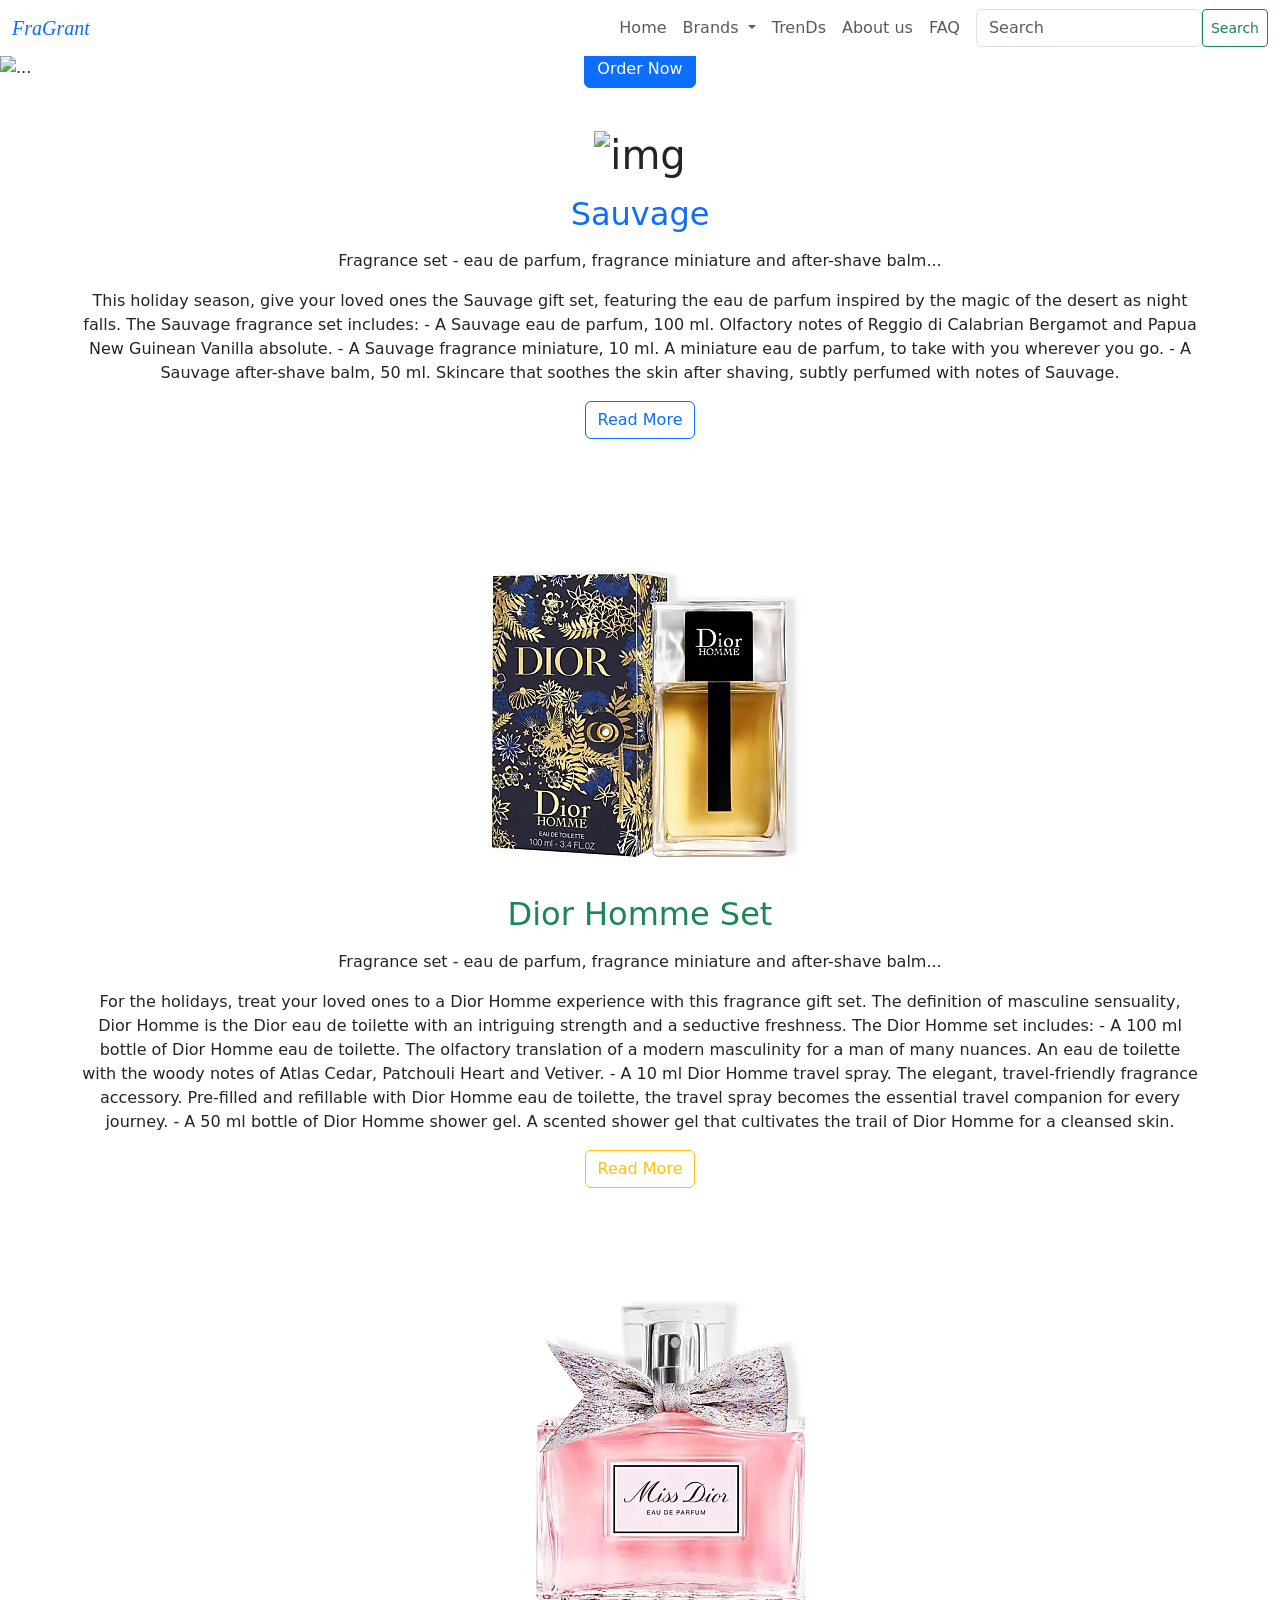
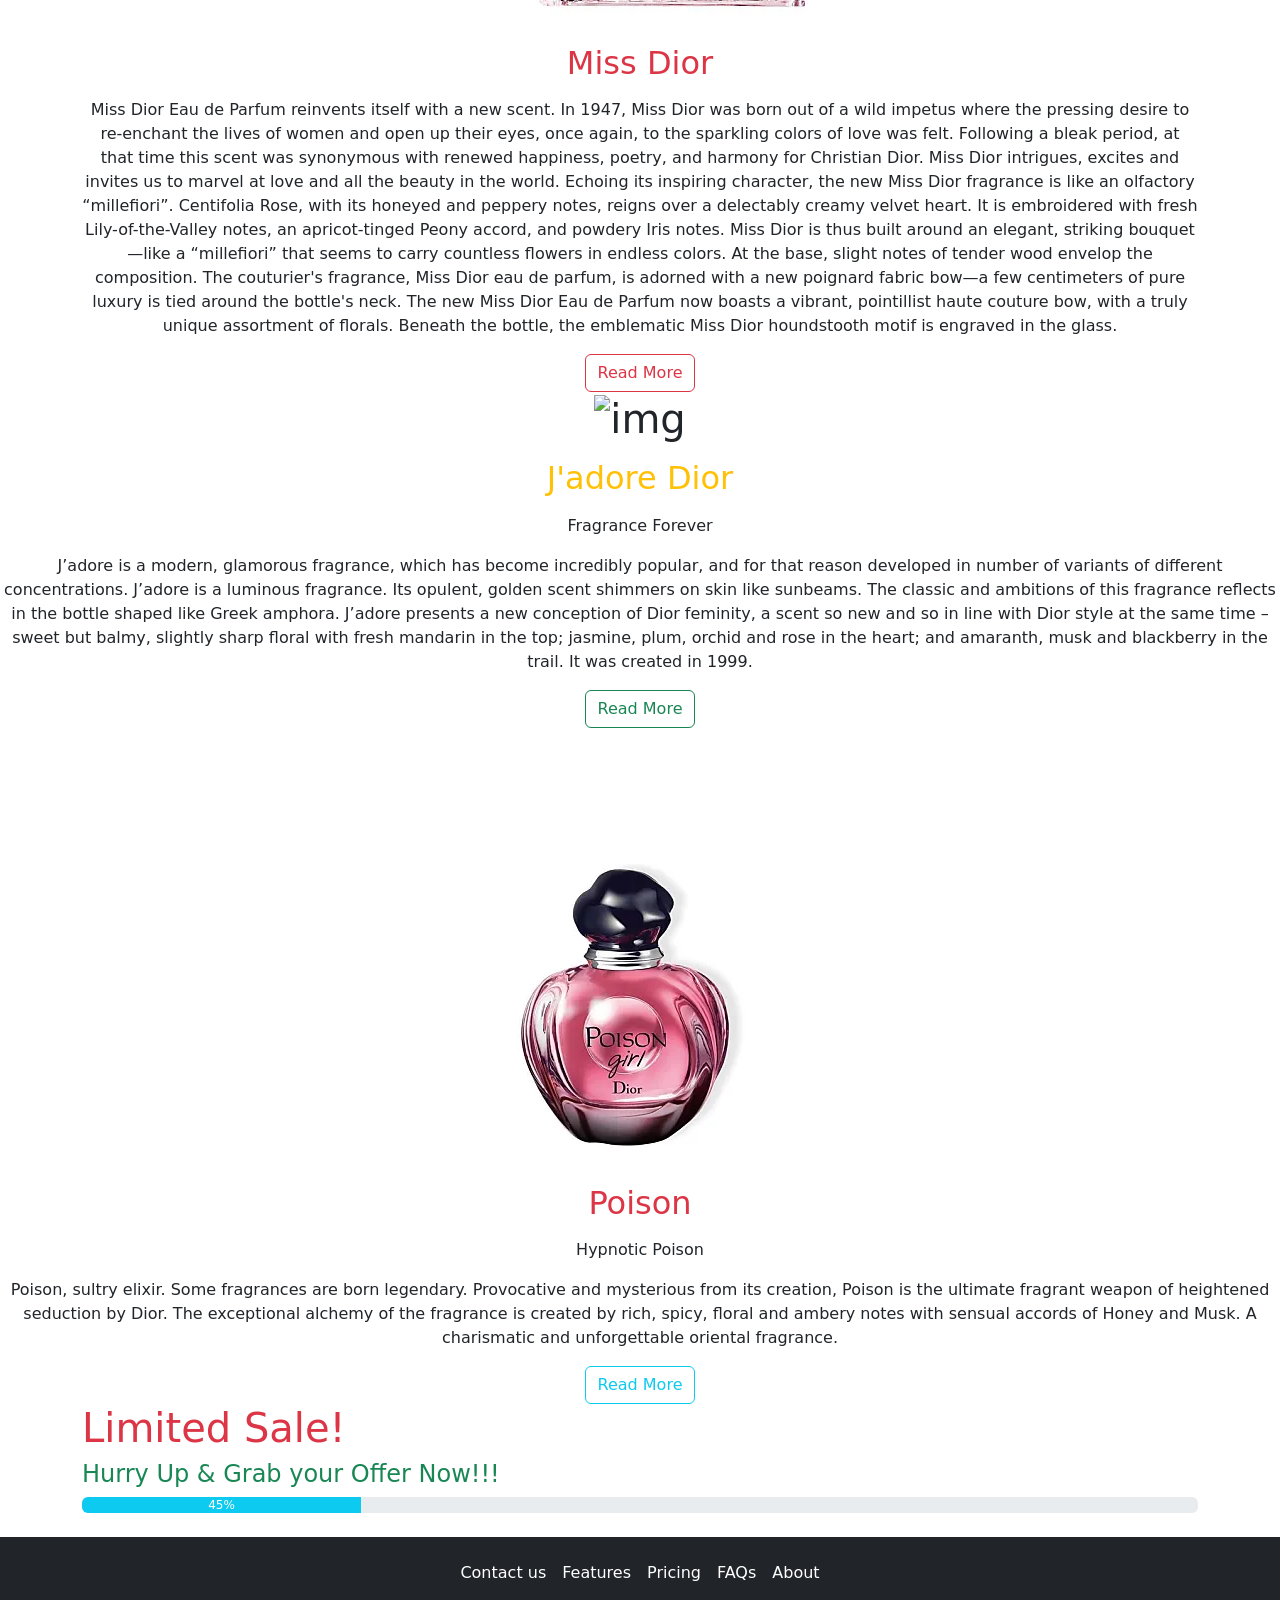
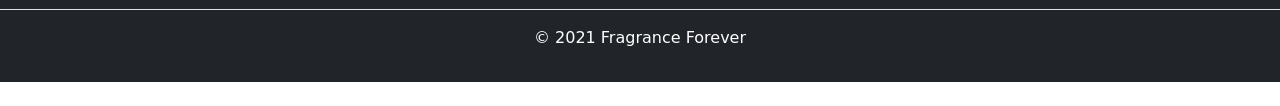
==== index.html @ 350a6b03 "Update index.html" ====
<!DOCTYPE html>
<html lang="en">
    <head>
        <meta charset="UTF-8">
        <meta http-equiv="X-UA-Compatible" content="IE=edge">
        <meta name="viewport" content="width=device-width, initial-scale=1.0">
        <link href="https://cdn.jsdelivr.net/npm/bootstrap@5.1.3/dist/css/bootstrap.min.css" rel="stylesheet" integrity="sha384-1BmE4kWBq78iYhFldvKuhfTAU6auU8tT94WrHftjDbrCEXSU1oBoqyl2QvZ6jIW3" crossorigin="anonymous">
        <link rel="stylesheet" href="style.css">
        <title>Fragrance</title>
    </head>
    <body>
        <nav class="navbar navbar-expand-lg navbar-light">
            <div class="container-fluid">
                <a class="navbar-brand text-primary" href="#">FraGrant</a>
                <button class="navbar-toggler" type="button" data-bs-toggle="collapse" data-bs-target="#navmenu" aria-controls="navmenu" aria-expanded="false" aria-label="Toggle navigation">
                    <span class="navbar-toggler-icon"></span>
                </button>
                <div class="collapse navbar-collapse" id="navmenu">
                    <ul class="navbar-nav ms-auto mb-2 mb-lg-0">
                        <li class="nav-item">
                            <a class="nav-link" href="#">Home</a>
                        </li>

                        <li class="nav-item dropdown">
                            <a class="nav-link dropdown-toggle" href="#" id="navbarDropdown" role="button" data-bs-toggle="dropdown" aria-expanded="false">
                                Brands
                            </a>
                            <ul class="dropdown-menu" aria-labelledby="navbarDropdown">
                                <li>
                                    <a class="dropdown-item" href="#">Men</a>
                                </li>
                                <li>
                                    <a class="dropdown-item" href="#">Women</a>
                                </li>
                                <li><hr class="dropdown-divider"></li>
                                <li>
                                    <a class="dropdown-item" href="#">Order Now</a>
                                </li>
                            </ul>
                        </li>
                        <li class="nav-item">
                            <a class="nav-link" href="#">TrenDs</a>
                        </li>
                        <li class="nav-item">
                            <a class="nav-link" href="#">About us</a>
                        </li>
                        <li class="nav-item">
                            <a class="nav-link" href="#">FAQ</a>
                        </li>

                    </ul>
                    <form class="d-flex">
                        <input class="form-control ms-2" type="search" placeholder="Search" aria-label="Search">
                        <button class="btn btn-outline-success btn-sm" type="submit">Search</button>
                    </form>
                </div>
            </div>
        </nav>
        <section>
            <div id="carouselExampleCaptions" class="carousel slide" data-bs-ride="carousel">
                <div class="carousel-indicators">
                    <button type="button" data-bs-target="#carouselExampleCaptions" data-bs-slide-to="0" class="active" aria-current="true" aria-label="Slide 1"></button>
                    <button type="button" data-bs-target="#carouselExampleCaptions" data-bs-slide-to="1" aria-label="Slide 2"></button>
                    <button type="button" data-bs-target="#carouselExampleCaptions" data-bs-slide-to="2" aria-label="Slide 3"></button>
                </div>
                <div class="carousel-inner">
                    <div class="carousel-item active">
                        <img src="images/Shopify_Banner_SAUVAGE_1900x666-1_1900x666.jpg" class="d-block w-100" alt="..."><br>
                        <br>
                        <div
                            class="carousel-caption d-md-block">
                            <!-- <h3>Men's Collection</h3> -->
                            <button class="btn btn-primary">Order Now</button>
                        </div>
                    </div>
                    <div class="carousel-item">
                        <img src="images/Shopify_Banner_MD_1900x666_EN_1900x666.webp" class="d-block w-100 " alt="..."><br>
                        <div
                            class="carousel-caption d-md-block text-dark">
                            <!-- <h3>Women's Collection</h3> -->
                            <br>
                            <button class="btn btn-outline-danger">Order Now</button>
                        </div>
                    </div>

                    <div class="carousel-item">
                        <img src="images/dior orginal.jpg" class="d-block w-100 " alt="..."><br>
                        <div
                            class="carousel-caption d-md-block text-dark">
                            <!-- <h3 class="text-dark">Christian Dior</h3> -->
                            <p>Fragrants Forever</p>
                            <br>
                            <button class="btn btn-warning">Check out for more</button>
                        </div>
                    </div>
                </div>
                <button class="carousel-control-prev" type="button" data-bs-target="#carouselExampleCaptions" data-bs-slide="prev">
                    <span class="carousel-control-prev-icon" aria-hidden="true"></span>
                    <span class="visually-hidden">Previous</span>
                </button>
                <button class="carousel-control-next" type="button" data-bs-target="#carouselExampleCaptions" data-bs-slide="next">
                    <span class="carousel-control-next-icon" aria-hidden="true"></span>
                    <span class="visually-hidden">Next</span>
                </button>
            </div>
        </section>
        <section>
            <div class="container">
                <div class="row text-center g-4">
                    <div
                        class="col-md">
                        <!-- <div class="card bg-dark text-light"> -->
                        <div class="card-body text-center">
                            <div class="h1 mb-3">
                                <img class="card-img-right" src="./images/sauvage pack.webp" alt="img">
                            </div>
                            <h2 class="card-title mb-3 text-primary">Sauvage</h2>
                            <p class="card-text">Fragrance set - eau de parfum, fragrance miniature and after-shave balm...</p>
                            <p>This holiday season, give your loved ones the Sauvage gift set, featuring the eau de parfum inspired by the magic of the desert as night falls.
                                                                
                                                                                            The Sauvage fragrance set includes:
                                                                                            
                                                                                            - A Sauvage eau de parfum, 100 ml. Olfactory notes of Reggio di Calabrian Bergamot and Papua New Guinean Vanilla absolute.
                                                                                            - A Sauvage fragrance miniature, 10 ml. A miniature eau de parfum, to take with you wherever you go.
                                                                                            - A Sauvage after-shave balm, 50 ml. Skincare that soothes the skin after shaving, subtly perfumed with notes of Sauvage.</p>
                            <a href="#" class="btn btn-outline-primary">Read More</a>
                        </div>
                    </div>
                </div>
                <div
                    class="col-md">
                    <!-- <div class="card bg-secondary text-light"> -->
                    <div class="card-body text-center">
                        <div class="h1 mb-3">
                            <img class="card-img-right" src="./images/homme.webp" alt="img">
                        </div>
                        <h2 class="card-title mb-3 text-success">Dior Homme Set</h2>
                        <p class="card-text">
                            Fragrance set - eau de parfum, fragrance miniature and after-shave balm...</p>
                        <p>For the holidays, treat your loved ones to a Dior Homme experience with this fragrance gift set. The definition of masculine sensuality, Dior Homme is the Dior eau de toilette with an intriguing strength and a seductive freshness.
                                
                                                                The Dior Homme set includes:
                                                                - A 100 ml bottle of Dior Homme eau de toilette. The olfactory translation of a modern masculinity for a man of many nuances. An eau de toilette with the woody notes of Atlas Cedar, Patchouli Heart and Vetiver.
                                                                - A 10 ml Dior Homme travel spray. The elegant, travel-friendly fragrance accessory. Pre-filled and refillable with Dior Homme eau de toilette, the travel spray becomes the essential travel companion for every journey.
                                                                - A 50 ml bottle of Dior Homme shower gel. A scented shower gel that cultivates the trail of Dior Homme for a cleansed skin.
                        </p>
                        <a href="#" class="btn btn-outline-warning">Read More</a>
                    </div>
                </div>
                <div
                    class="col-md">
                    <!-- <div class="card bg-dark text-light"> -->
                    <div class="card-body text-center">
                        <div class="h1 mb-3">
                            <img class="card-img-right" src="./images/fhm4onf14sjcr9fdkkjk.webp" alt="">
                        </div>
                        <h2 class="card-title mb-3 text-danger">Miss Dior</h2>
                        <p class="card-text">
                            Miss Dior Eau de Parfum reinvents itself with a new scent. 
                                        
                                                                        In 1947, Miss Dior was born out of a wild impetus where the pressing desire to re-enchant the lives of women and open up their eyes, once again, to the sparkling colors of love was felt. Following a bleak period, at that time this scent was synonymous with renewed happiness, poetry, and harmony for Christian Dior. Miss Dior intrigues, excites and invites us to marvel at love and all the beauty in the world.
                                                                        
                                                                        Echoing its inspiring character, the new Miss Dior fragrance is like an olfactory “millefiori”. Centifolia Rose, with its honeyed and peppery notes, reigns over a delectably creamy velvet heart. It is embroidered with fresh Lily-of-the-Valley notes, an apricot-tinged Peony accord, and powdery Iris notes. Miss Dior is thus built around an elegant, striking bouquet—like a “millefiori” that seems to carry countless flowers in endless colors. At the base, slight notes of tender wood envelop the composition.
                                                                        
                                                                        The couturier's fragrance, Miss Dior eau de parfum, is adorned with a new poignard fabric bow—a few centimeters of pure luxury is tied around the bottle's neck. The new Miss Dior Eau de Parfum now boasts a vibrant, pointillist haute couture bow, with a truly unique assortment of florals. Beneath the bottle, the emblematic Miss Dior houndstooth motif is engraved in the glass.</p>
                        <a href="#" class="btn btn-outline-danger">Read More</a>
                    </div>
                </div>
            </div>
            <div
            class="col-md">
            <!-- <div class="card bg-secondary text-light"> -->
            <div class="card-body text-center">
                <div class="h1 mb-3">
                    <img class="card-img-right" src="./images/jadore.webp" alt="img">
                </div>
                <h2 class="card-title mb-3 text-warning">J'adore Dior</h2>
                <p class="card-text">
                    Fragrance Forever</p>
                <p>J’adore is a modern, glamorous fragrance, which has become incredibly popular, and for that reason developed in number of variants of different concentrations. J’adore is a luminous fragrance. Its opulent, golden scent shimmers on skin like sunbeams. The classic and ambitions of this fragrance reflects in the bottle shaped like Greek amphora. J’adore presents a new conception of Dior feminity, a scent so new and so in line with Dior style at the same time – sweet but balmy, slightly sharp floral with fresh mandarin in the top; jasmine, plum, orchid and rose in the heart; and amaranth, musk and blackberry in the trail. It was created in 1999.
                </p>
                <a href="#" class="btn btn-outline-success">Read More</a>
            </div>
        </div>

        <div
        class="col-md">
        <!-- <div class="card bg-secondary text-light"> -->
        <div class="card-body text-center">
            <div class="h1 mb-3">
                <img class="card-img-right" src="./images/dvdyrqto2zojffsreie3.webp" alt="img">
            </div>
            <h2 class="card-title mb-3 text-danger">Poison</h2>
            <p class="card-text">
                Hypnotic Poison </p>
            <p>Poison, sultry elixir. Some fragrances are born legendary. Provocative and mysterious from its creation, Poison is the ultimate fragrant weapon of heightened seduction by Dior.

                The exceptional alchemy of the fragrance is created by rich, spicy, floral and ambery notes with sensual accords of Honey and Musk. A charismatic and unforgettable oriental fragrance.
            </p>
            <a href="#" class="btn btn-outline-info">Read More</a>
        </div>
    </div>
                <div class="container">
                    <h1 class="text-danger">Limited Sale!</h1>
                    <h4 class="text-success">Hurry Up & Grab your Offer Now!!!</h4>
                    <div class="progress">
                        <div class="progress-bar bg-info" role="progressbar" style="width: 25%;" aria-valuenow="25" aria-valuemin="0" aria-valuemax="100">45%</div>
                    </div>
                </div>
            </section>
            <footer class="py-3 my-4 bg-dark text-light">
                <ul class="nav justify-content-center border-bottom pb-3 mb-3">
                  <li class="nav-item"><a href="#" class="nav-link px-2 text-white">Contact us</a></li>
                  <li class="nav-item"><a href="#" class="nav-link px-2 text-white">Features</a></li>
                  <li class="nav-item"><a href="#" class="nav-link px-2 text-white">Pricing</a></li>
                  <li class="nav-item"><a href="#" class="nav-link px-2 text-white">FAQs</a></li>
                  <li class="nav-item"><a href="#" class="nav-link px-2 text-white">About</a></li>
                </ul>
                <p class="text-center text-white">© 2021 Fragrance Forever</p>
              </footer>
            <!-- <footer class="py-5">
                <div class="row">
                  <div class="col-4 offset-1">
                    <form>
                      <h5>Subscribe to our newsletter</h5>
                      <p>Monthly digest of whats new and exciting from us.</p>
                      <div class="d-flex w-100 gap-2">
                        <label for="newsletter1" class="visually-hidden">Email address</label>
                        <input id="newsletter1" type="text" class="form-control" placeholder="Email address">
                        <button class="btn btn-primary" type="button">Subscribe</button>
                      </div>
                    </form>
                  </div>
                </div>
            
                <div class="d-flex justify-content-between py-4 my-4 border-top">
                  <p class="text-center">© 2021 Company, Inc. All rights reserved.</p>
                  <ul class="list-unstyled d-flex">
                    <li class="ms-3"><a class="link-dark" href="#"><img src="social-media-5995266_1280.png" alt="" >Contact us</a></li>
                  </ul>
                </div>
              </footer> -->
            <script src="https://cdn.jsdelivr.net/npm/bootstrap@5.1.3/dist/js/bootstrap.bundle.min.js" integrity="sha384-ka7Sk0Gln4gmtz2MlQnikT1wXgYsOg+OMhuP+IlRH9sENBO0LRn5q+8nbTov4+1p" crossorigin="anonymous"></script>
    </body>
</html>
---- style.css ----
.navbar-brand {
    font-family: cursive;
    font-style: italic;
    font-size: 20px;
    caret-color: aquamarine;
    font-weight: 400;
}
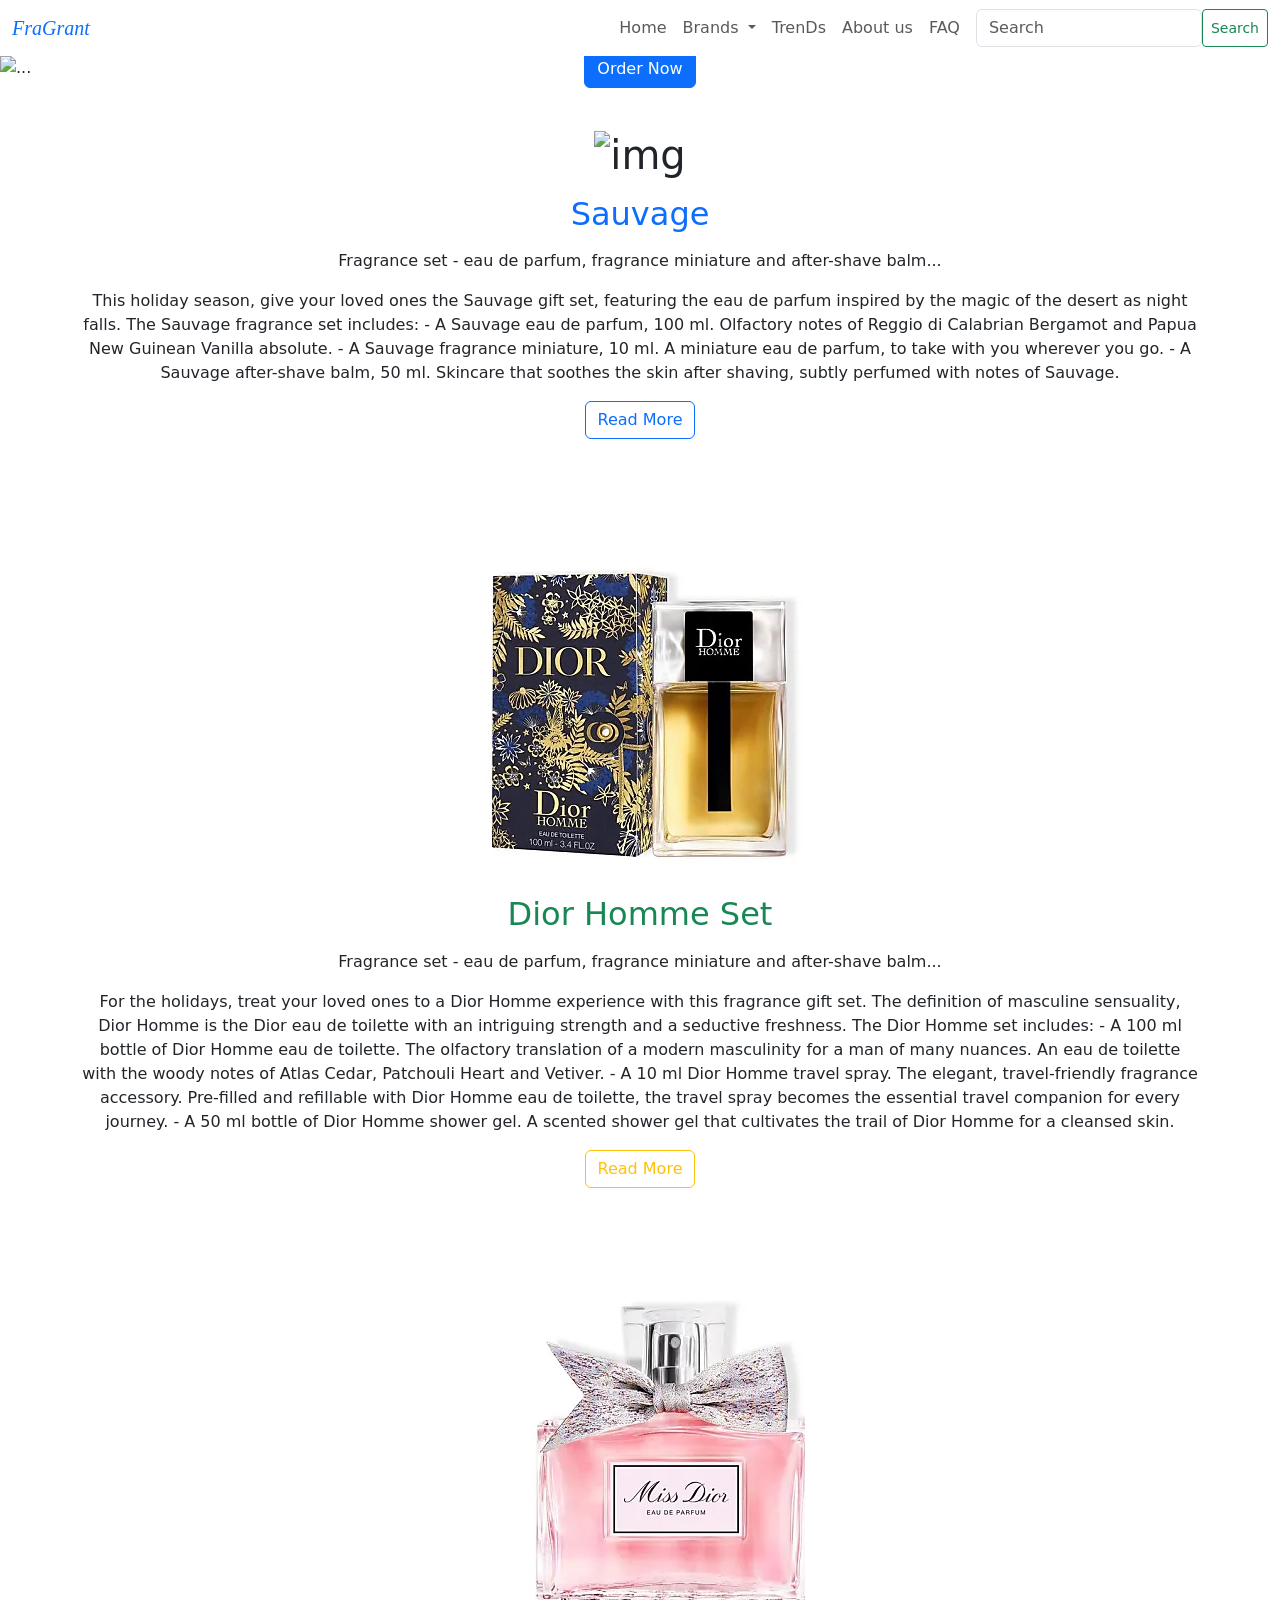
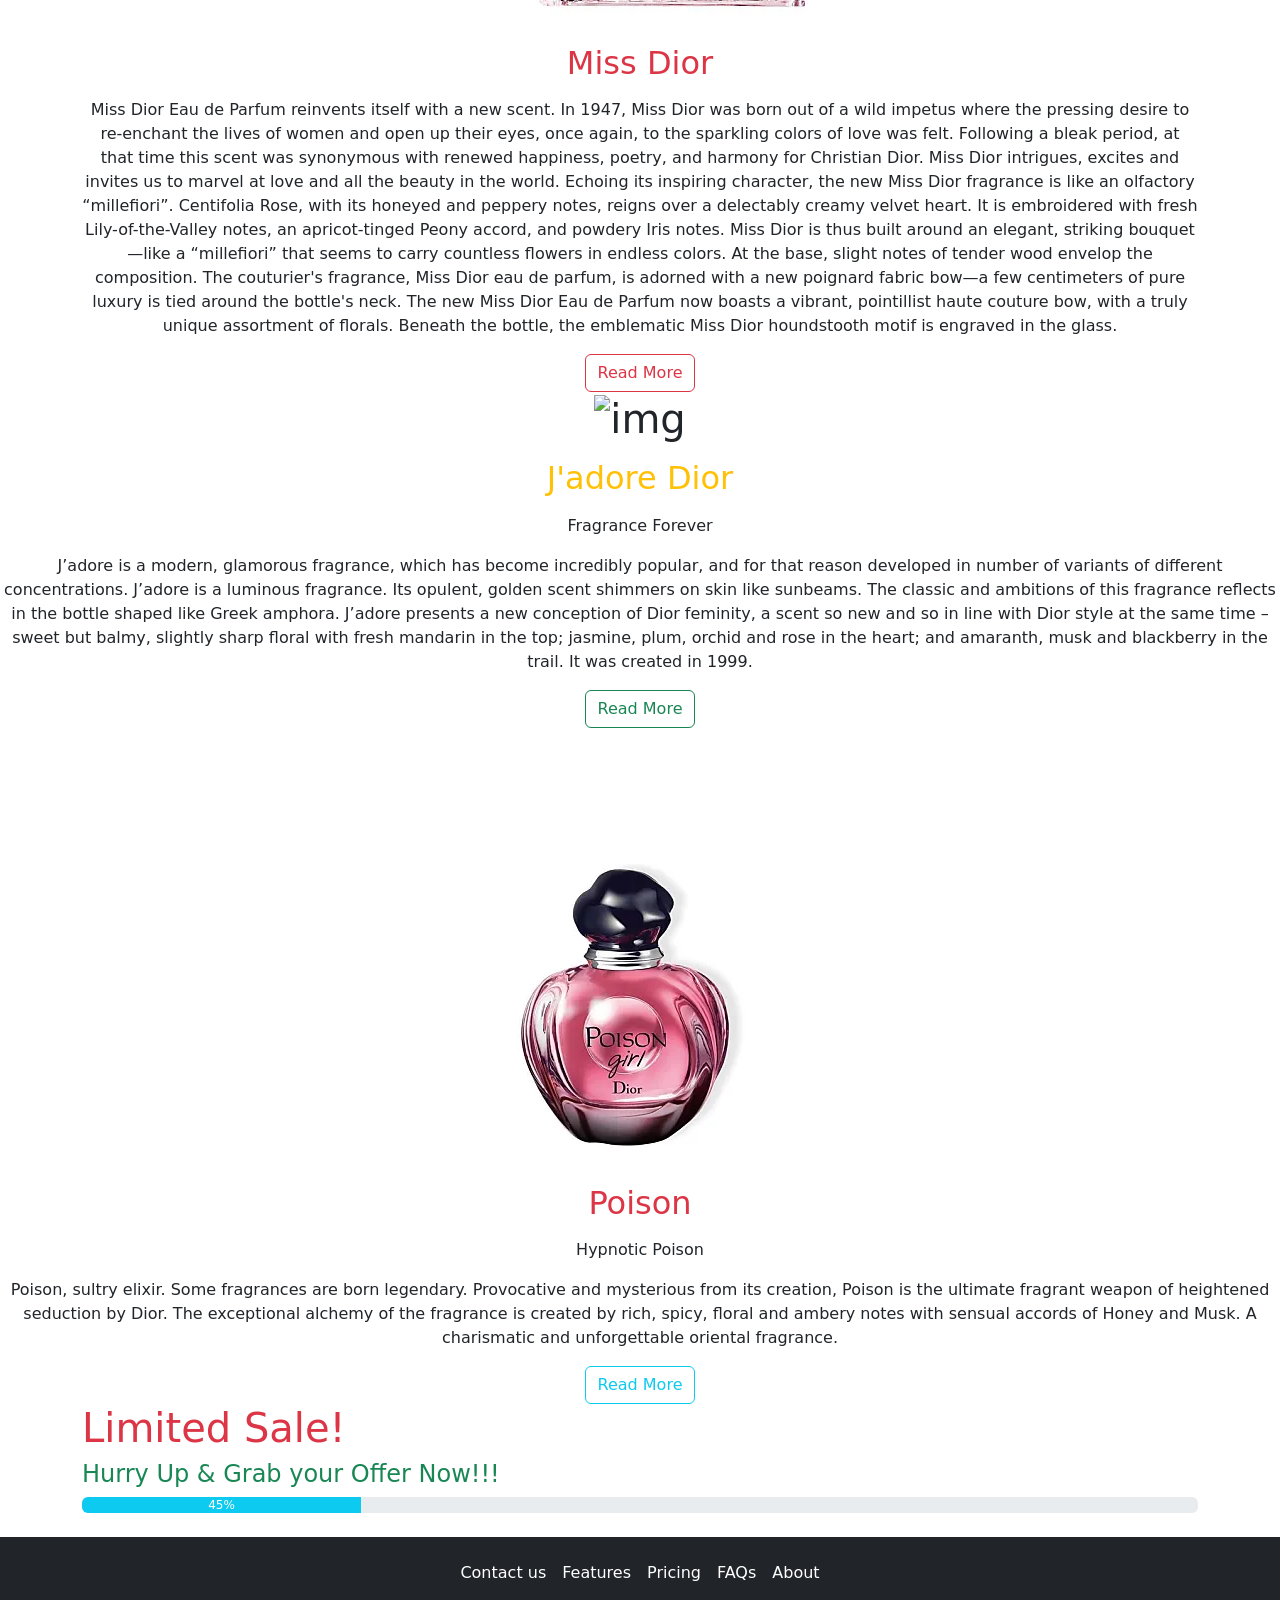
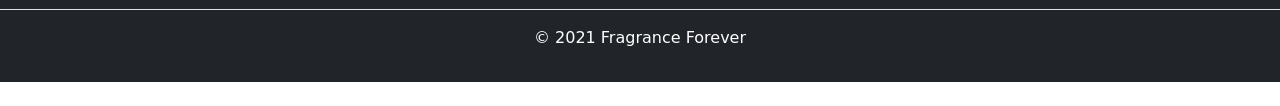
==== commit 47075513: "index.html" ====
--- a/index.html
+++ b/index.html
@@ -65,7 +65,7 @@
                 </div>
                 <div class="carousel-inner">
                     <div class="carousel-item active">
-                        <img src="images/Shopify_Banner_SAUVAGE_1900x666-1_1900x666.jpg" class="d-block w-100" alt="..."><br>
+                        <img src="../images/Shopify_Banner_SAUVAGE_1900x666-1_1900x666.jpg" class="d-block w-100" alt="..."><br>
                         <br>
                         <div
                             class="carousel-caption d-md-block">
@@ -74,7 +74,7 @@
                         </div>
                     </div>
                     <div class="carousel-item">
-                        <img src="images/Shopify_Banner_MD_1900x666_EN_1900x666.webp" class="d-block w-100 " alt="..."><br>
+                        <img src="../images/Shopify_Banner_MD_1900x666_EN_1900x666.webp" class="d-block w-100 " alt="..."><br>
                         <div
                             class="carousel-caption d-md-block text-dark">
                             <!-- <h3>Women's Collection</h3> -->
@@ -84,7 +84,7 @@
                     </div>
 
                     <div class="carousel-item">
-                        <img src="images/dior orginal.jpg" class="d-block w-100 " alt="..."><br>
+                        <img src="../images/dior orginal.jpg" class="d-block w-100 " alt="..."><br>
                         <div
                             class="carousel-caption d-md-block text-dark">
                             <!-- <h3 class="text-dark">Christian Dior</h3> -->
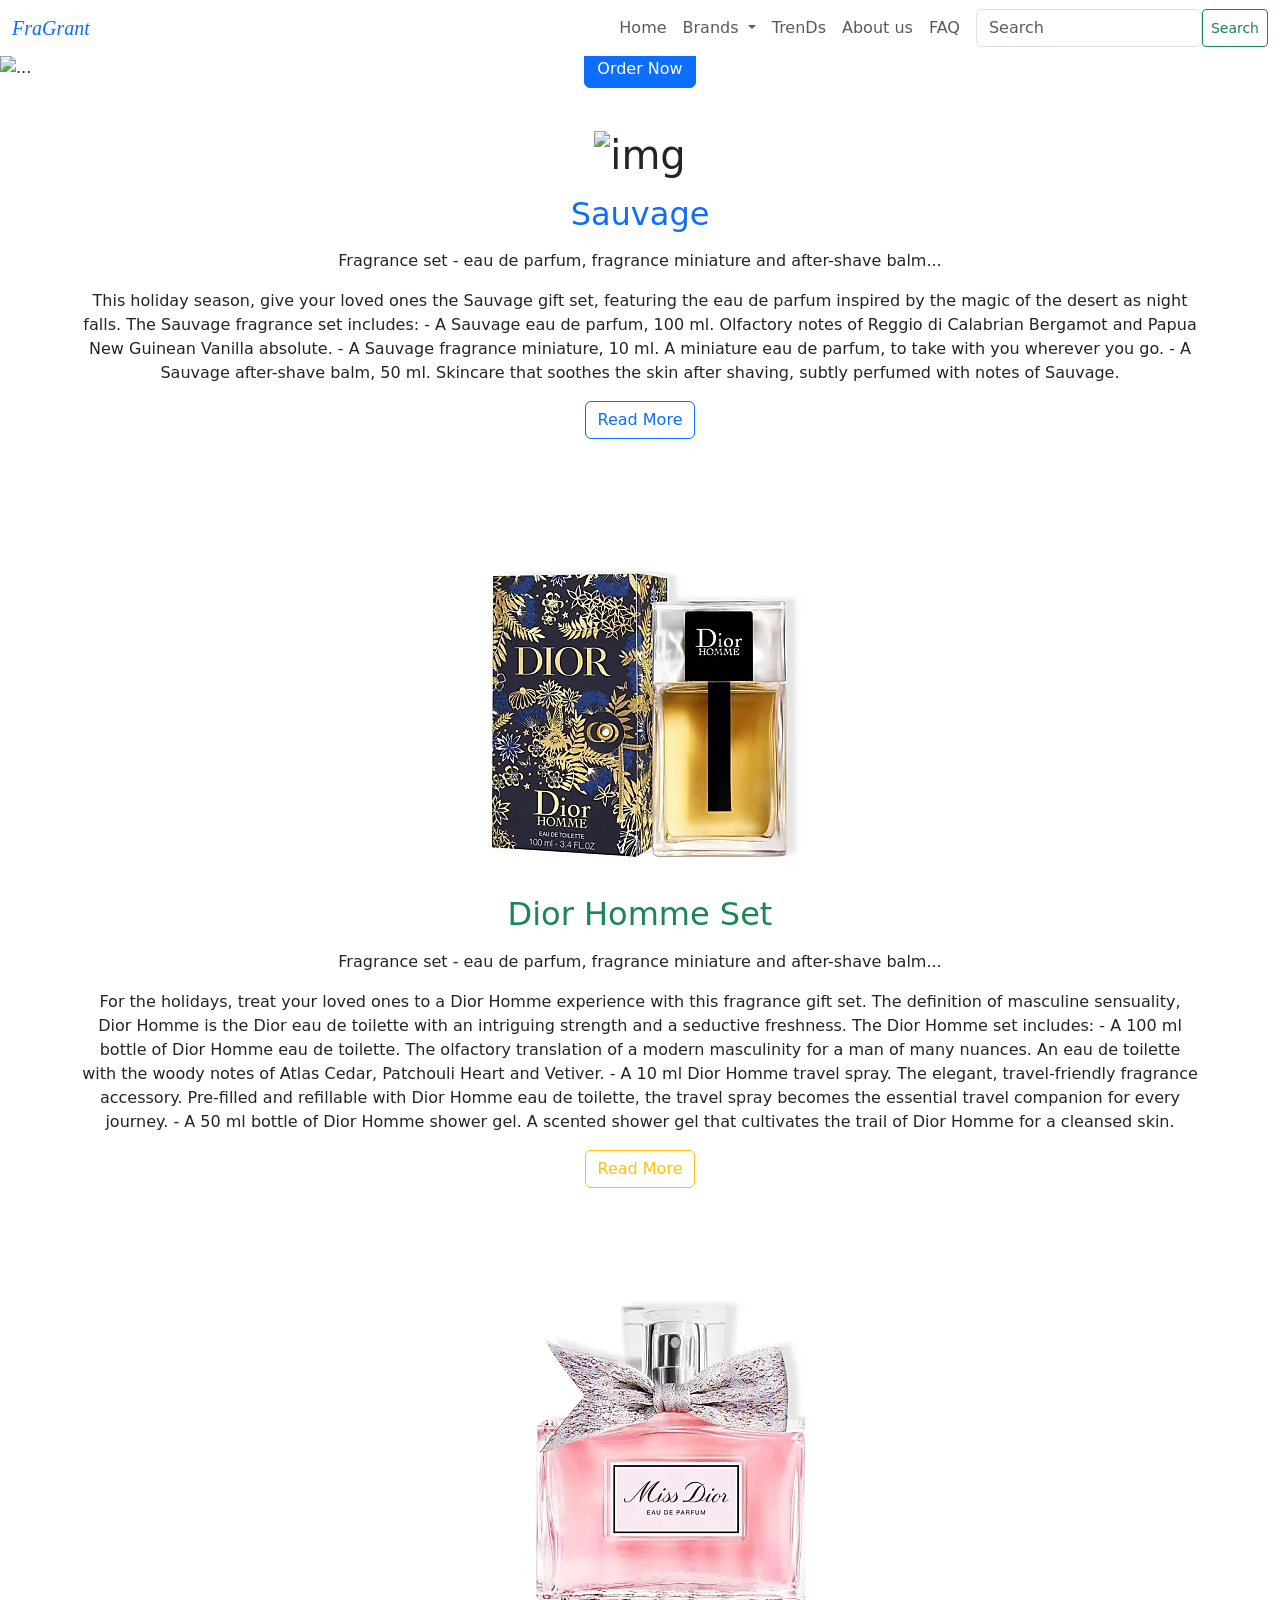
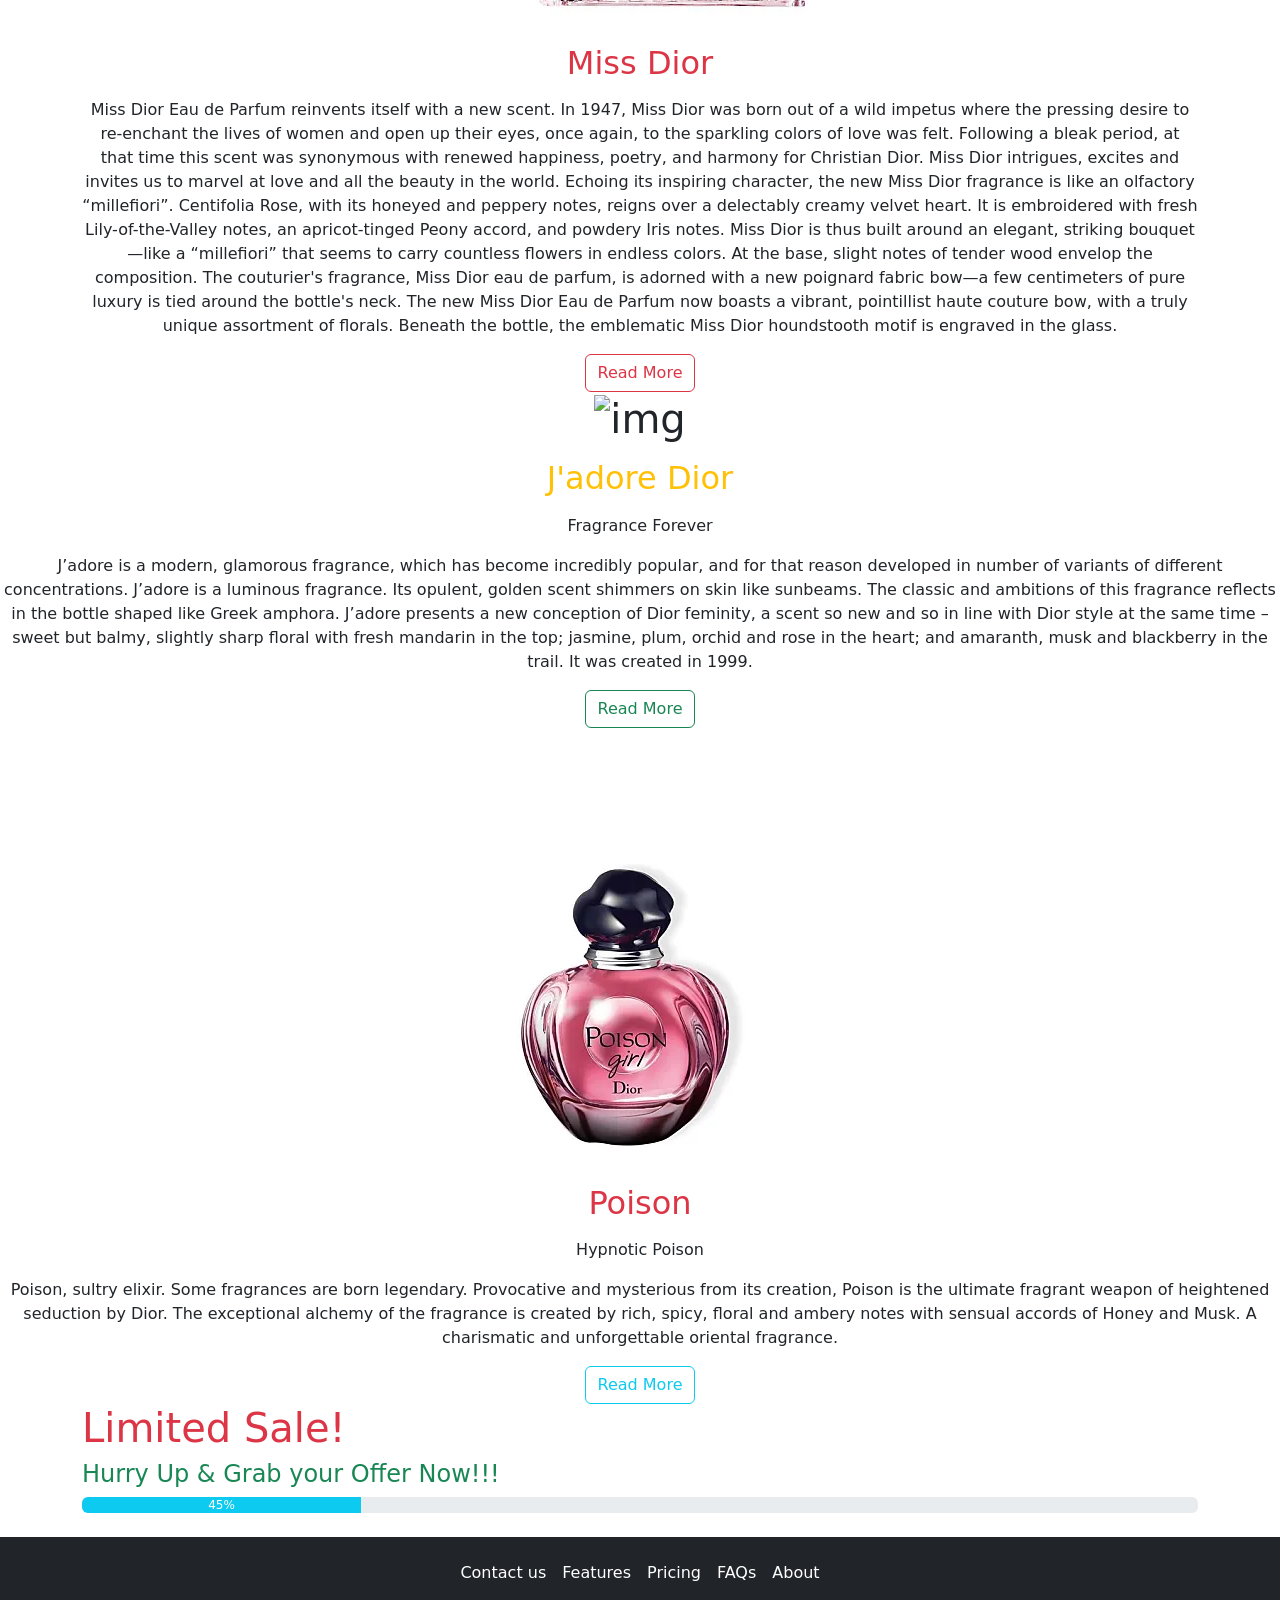
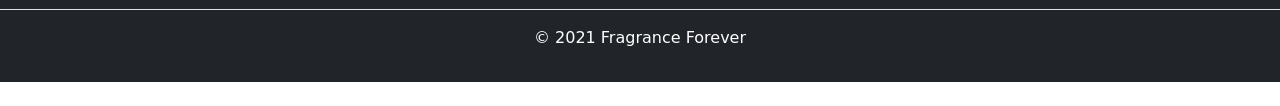
==== commit 0e952554: "index.html" ====
--- a/index.html
+++ b/index.html
@@ -65,7 +65,7 @@
                 </div>
                 <div class="carousel-inner">
                     <div class="carousel-item active">
-                        <img src="../images/Shopify_Banner_SAUVAGE_1900x666-1_1900x666.jpg" class="d-block w-100" alt="..."><br>
+                        <img src="fragrance/images/Shopify_Banner_SAUVAGE_1900x666-1_1900x666.jpg" class="d-block w-100" alt="..."><br>
                         <br>
                         <div
                             class="carousel-caption d-md-block">
@@ -74,7 +74,7 @@
                         </div>
                     </div>
                     <div class="carousel-item">
-                        <img src="../images/Shopify_Banner_MD_1900x666_EN_1900x666.webp" class="d-block w-100 " alt="..."><br>
+                        <img src="fragrance/images/Shopify_Banner_MD_1900x666_EN_1900x666.webp" class="d-block w-100 " alt="..."><br>
                         <div
                             class="carousel-caption d-md-block text-dark">
                             <!-- <h3>Women's Collection</h3> -->
@@ -84,7 +84,7 @@
                     </div>
 
                     <div class="carousel-item">
-                        <img src="../images/dior orginal.jpg" class="d-block w-100 " alt="..."><br>
+                        <img src="fragrance/images/dior orginal.jpg" class="d-block w-100 " alt="..."><br>
                         <div
                             class="carousel-caption d-md-block text-dark">
                             <!-- <h3 class="text-dark">Christian Dior</h3> -->
@@ -112,7 +112,7 @@
                         <!-- <div class="card bg-dark text-light"> -->
                         <div class="card-body text-center">
                             <div class="h1 mb-3">
-                                <img class="card-img-right" src="./images/sauvage pack.webp" alt="img">
+                                <img class="card-img-right" src="../images/sauvage pack.webp" alt="img">
                             </div>
                             <h2 class="card-title mb-3 text-primary">Sauvage</h2>
                             <p class="card-text">Fragrance set - eau de parfum, fragrance miniature and after-shave balm...</p>
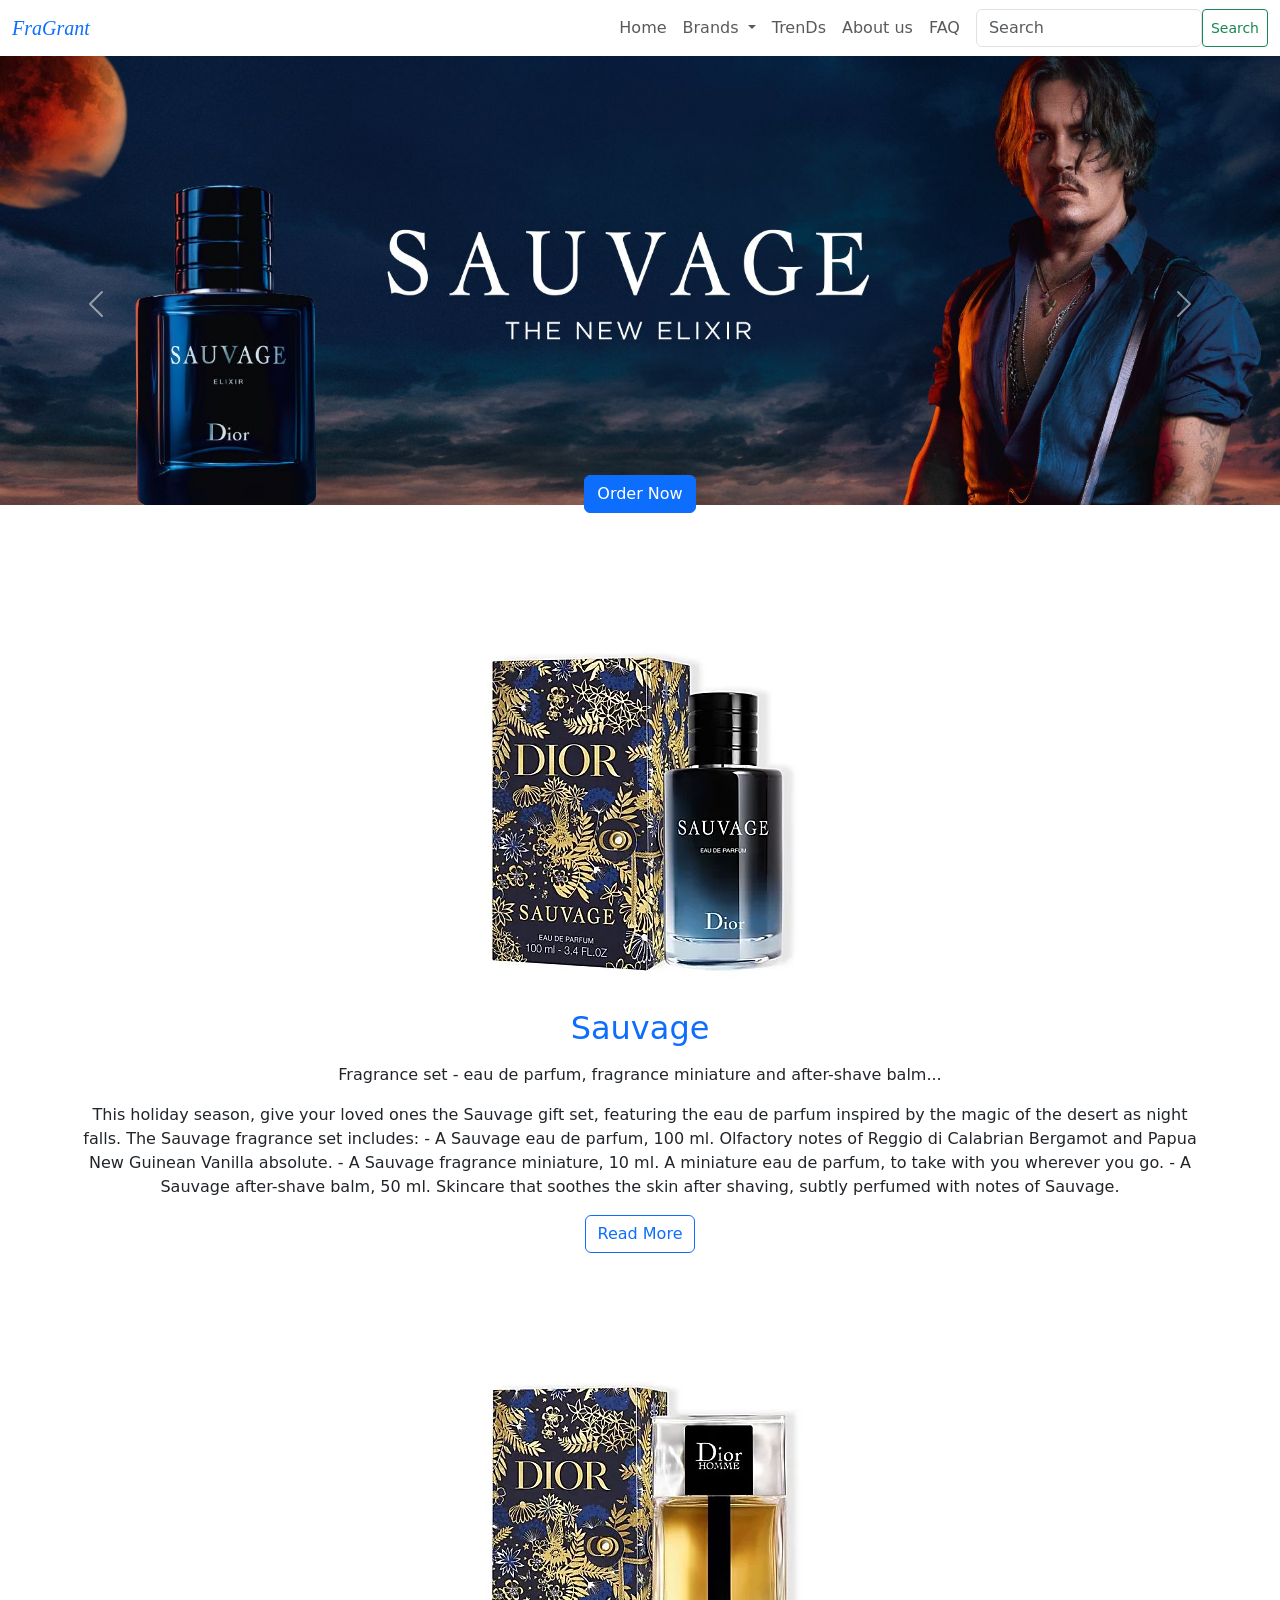
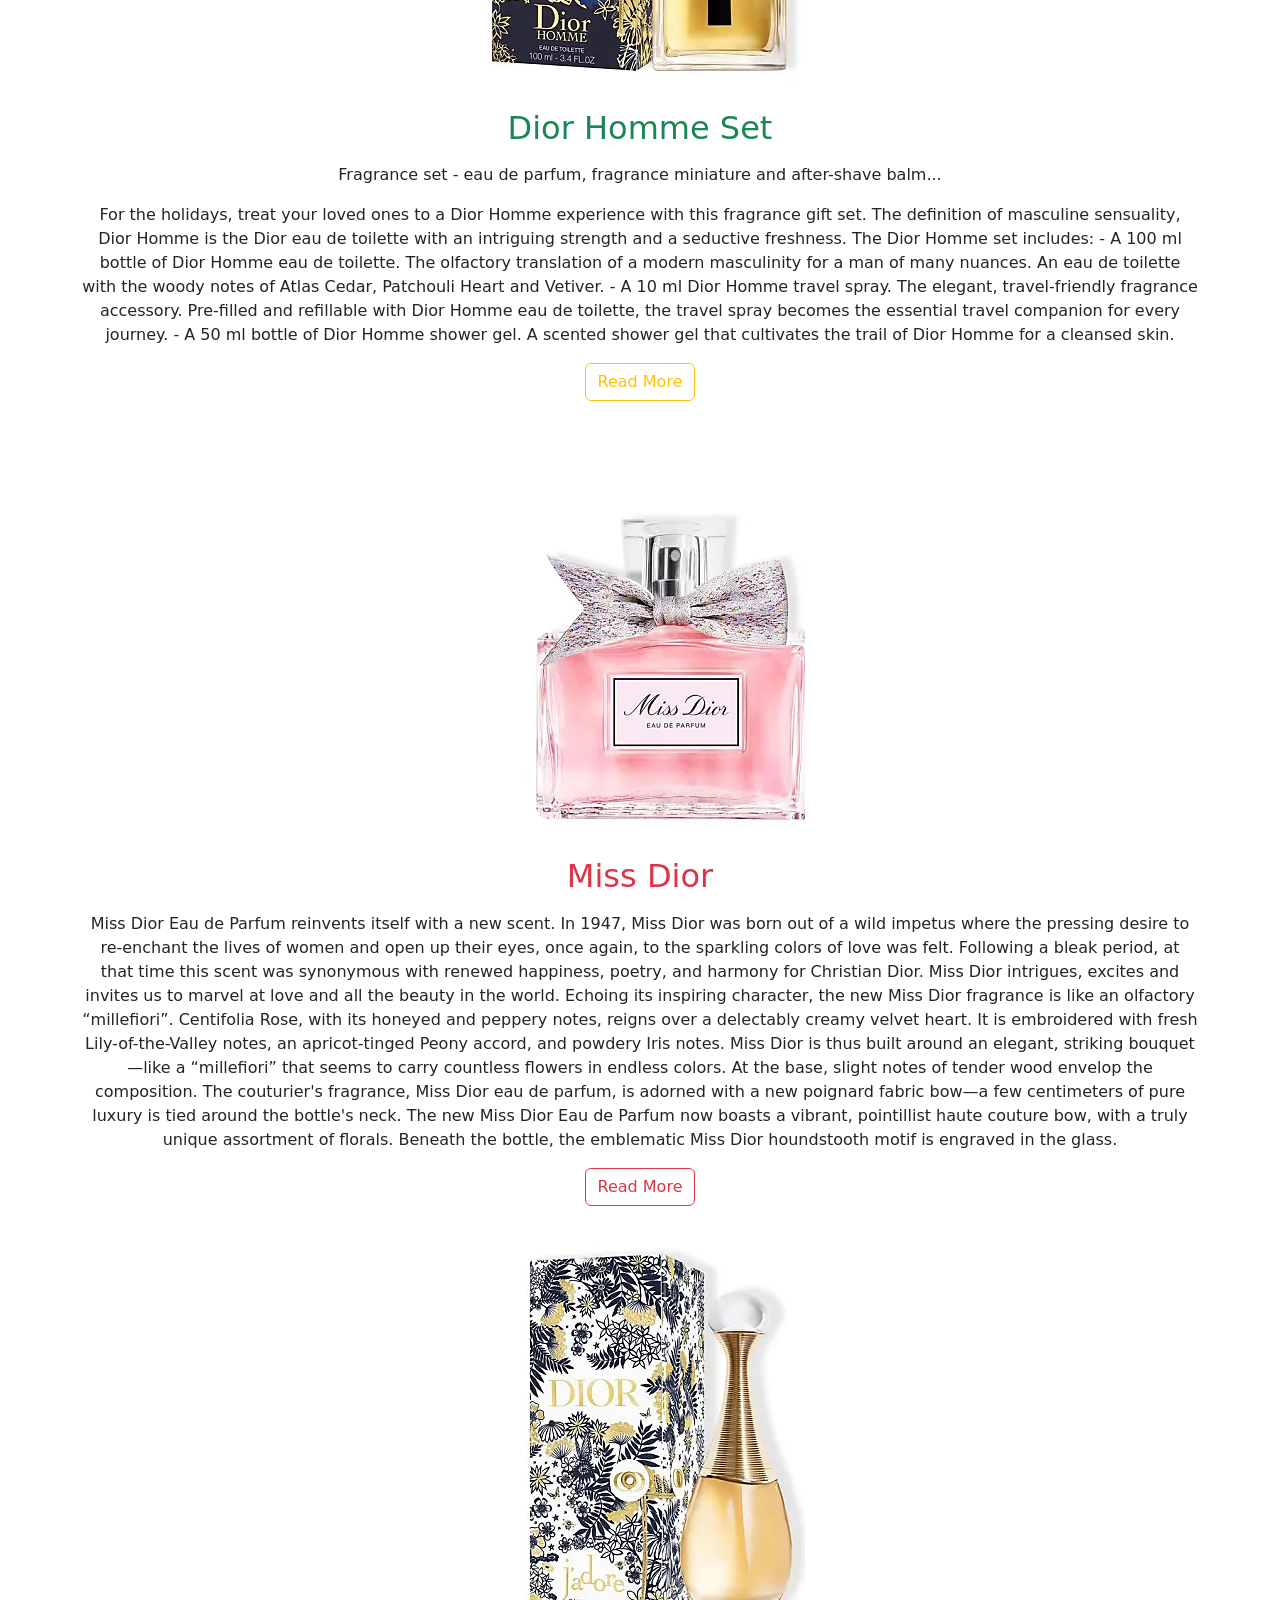
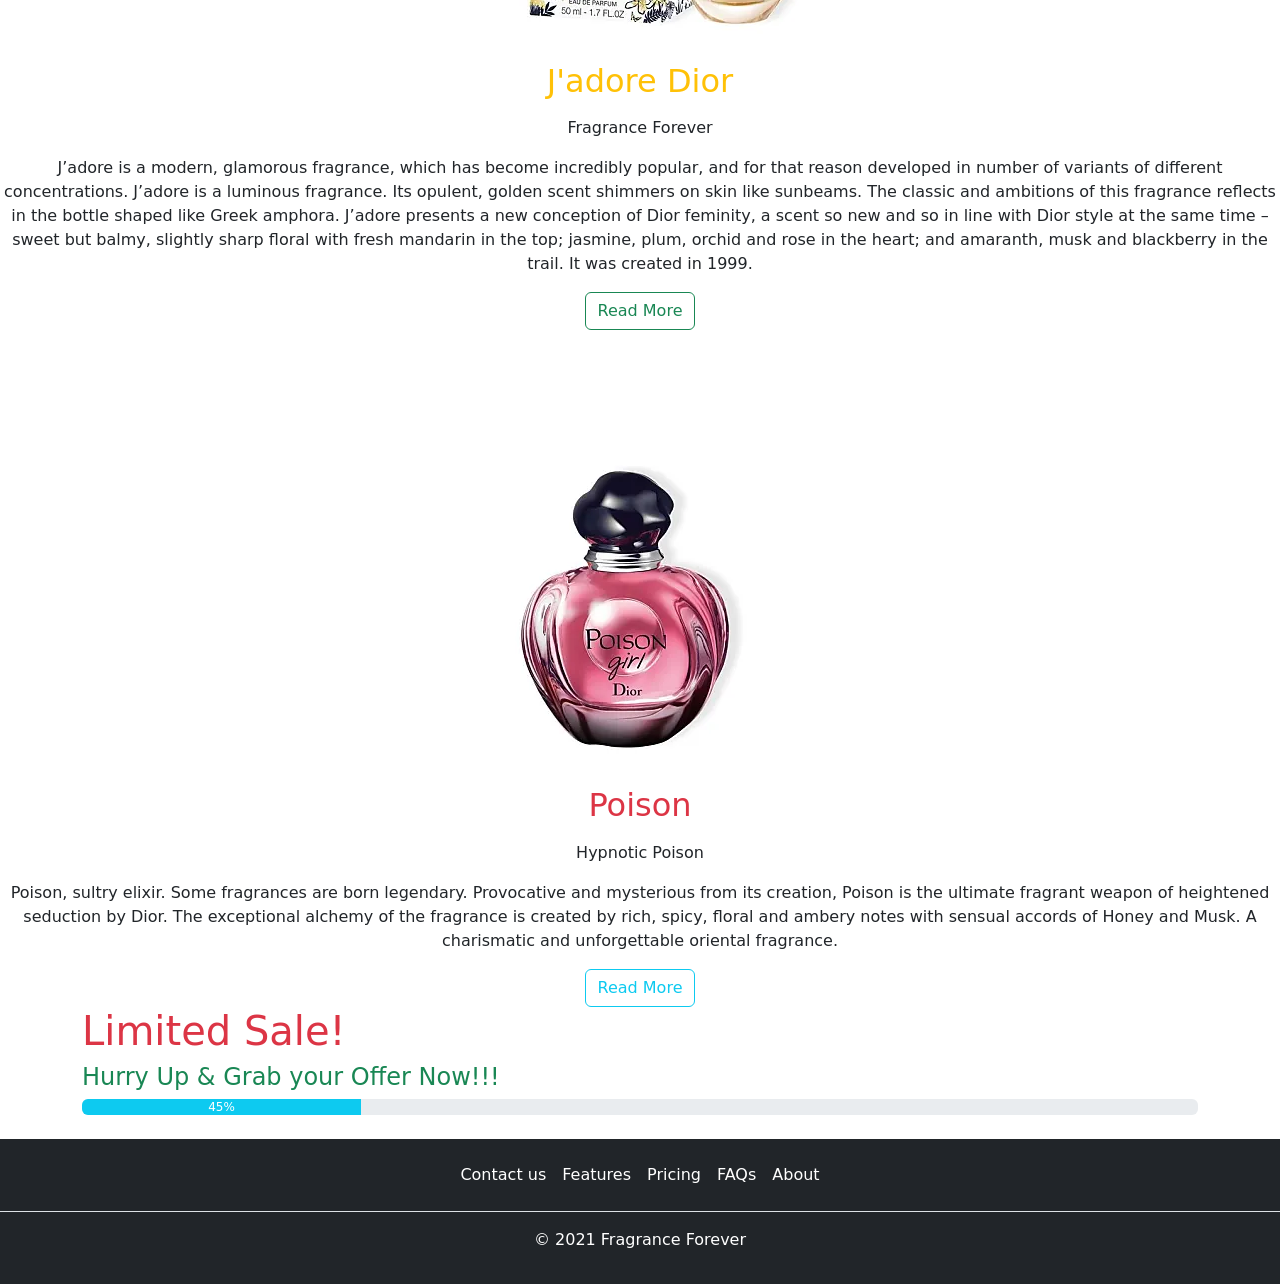
==== commit d3f998c3: "added" ====
--- a/index.html
+++ b/index.html
@@ -65,7 +65,7 @@
                 </div>
                 <div class="carousel-inner">
                     <div class="carousel-item active">
-                        <img src="fragrance/images/Shopify_Banner_SAUVAGE_1900x666-1_1900x666.jpg" class="d-block w-100" alt="..."><br>
+                        <img src="./images/Shopify_Banner_SAUVAGE_1900x666-1_1900x666.jpg" class="d-block w-100" alt="..."><br>
                         <br>
                         <div
                             class="carousel-caption d-md-block">
@@ -74,7 +74,7 @@
                         </div>
                     </div>
                     <div class="carousel-item">
-                        <img src="fragrance/images/Shopify_Banner_MD_1900x666_EN_1900x666.webp" class="d-block w-100 " alt="..."><br>
+                        <img src="./images/Shopify_Banner_MD_1900x666_EN_1900x666.webp" class="d-block w-100 " alt="..."><br>
                         <div
                             class="carousel-caption d-md-block text-dark">
                             <!-- <h3>Women's Collection</h3> -->
@@ -84,7 +84,7 @@
                     </div>
 
                     <div class="carousel-item">
-                        <img src="fragrance/images/dior orginal.jpg" class="d-block w-100 " alt="..."><br>
+                        <img src="./images/dior orginal.jpg" class="d-block w-100 " alt="..."><br>
                         <div
                             class="carousel-caption d-md-block text-dark">
                             <!-- <h3 class="text-dark">Christian Dior</h3> -->
@@ -112,7 +112,7 @@
                         <!-- <div class="card bg-dark text-light"> -->
                         <div class="card-body text-center">
                             <div class="h1 mb-3">
-                                <img class="card-img-right" src="../images/sauvage pack.webp" alt="img">
+                                <img class="card-img-right" src="./images/sauvage pack.webp" alt="img">
                             </div>
                             <h2 class="card-title mb-3 text-primary">Sauvage</h2>
                             <p class="card-text">Fragrance set - eau de parfum, fragrance miniature and after-shave balm...</p>
@@ -182,9 +182,7 @@
                 <a href="#" class="btn btn-outline-success">Read More</a>
             </div>
         </div>
-
-        <div
-        class="col-md">
+        <div class="col-md">
         <!-- <div class="card bg-secondary text-light"> -->
         <div class="card-body text-center">
             <div class="h1 mb-3">
@@ -208,7 +206,7 @@
                     </div>
                 </div>
             </section>
-            <footer class="py-3 my-4 bg-dark text-light">
+            <footer class="py-3 my-4 mb-0 bg-dark text-light">
                 <ul class="nav justify-content-center border-bottom pb-3 mb-3">
                   <li class="nav-item"><a href="#" class="nav-link px-2 text-white">Contact us</a></li>
                   <li class="nav-item"><a href="#" class="nav-link px-2 text-white">Features</a></li>
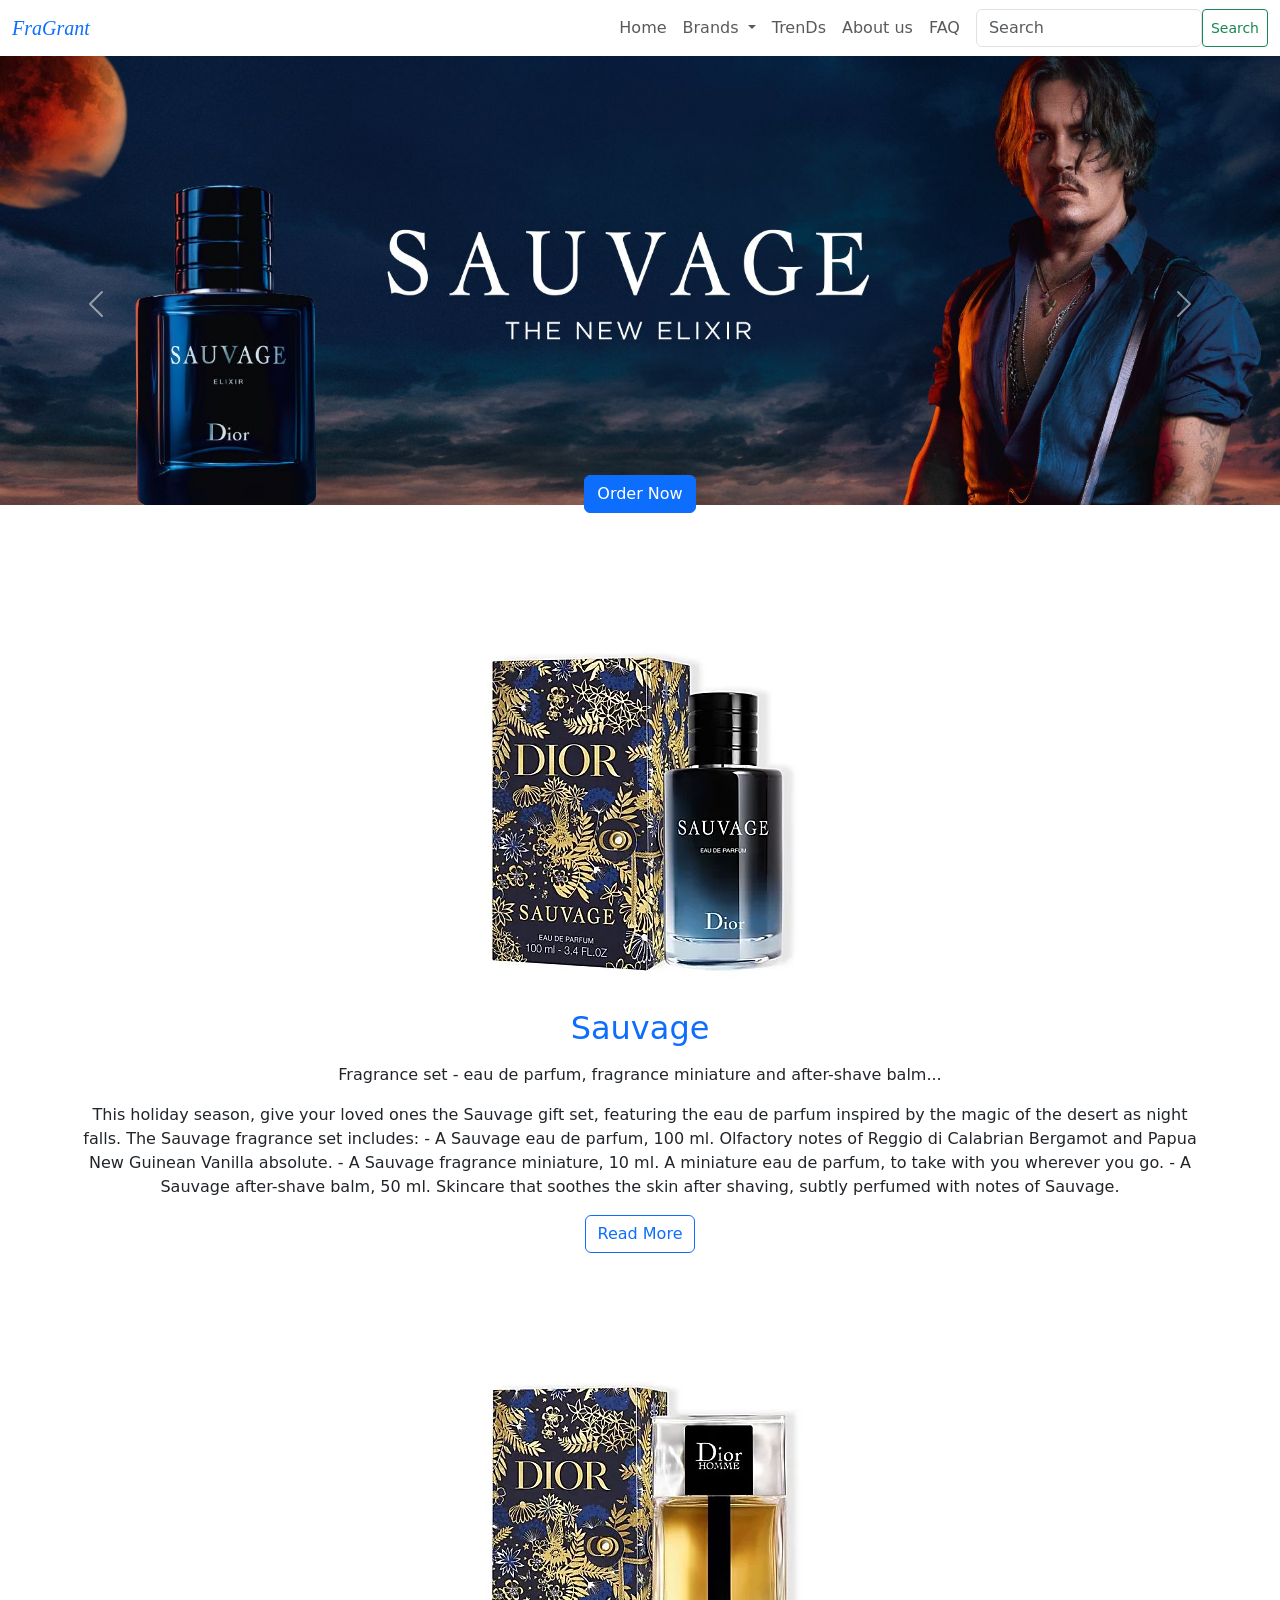
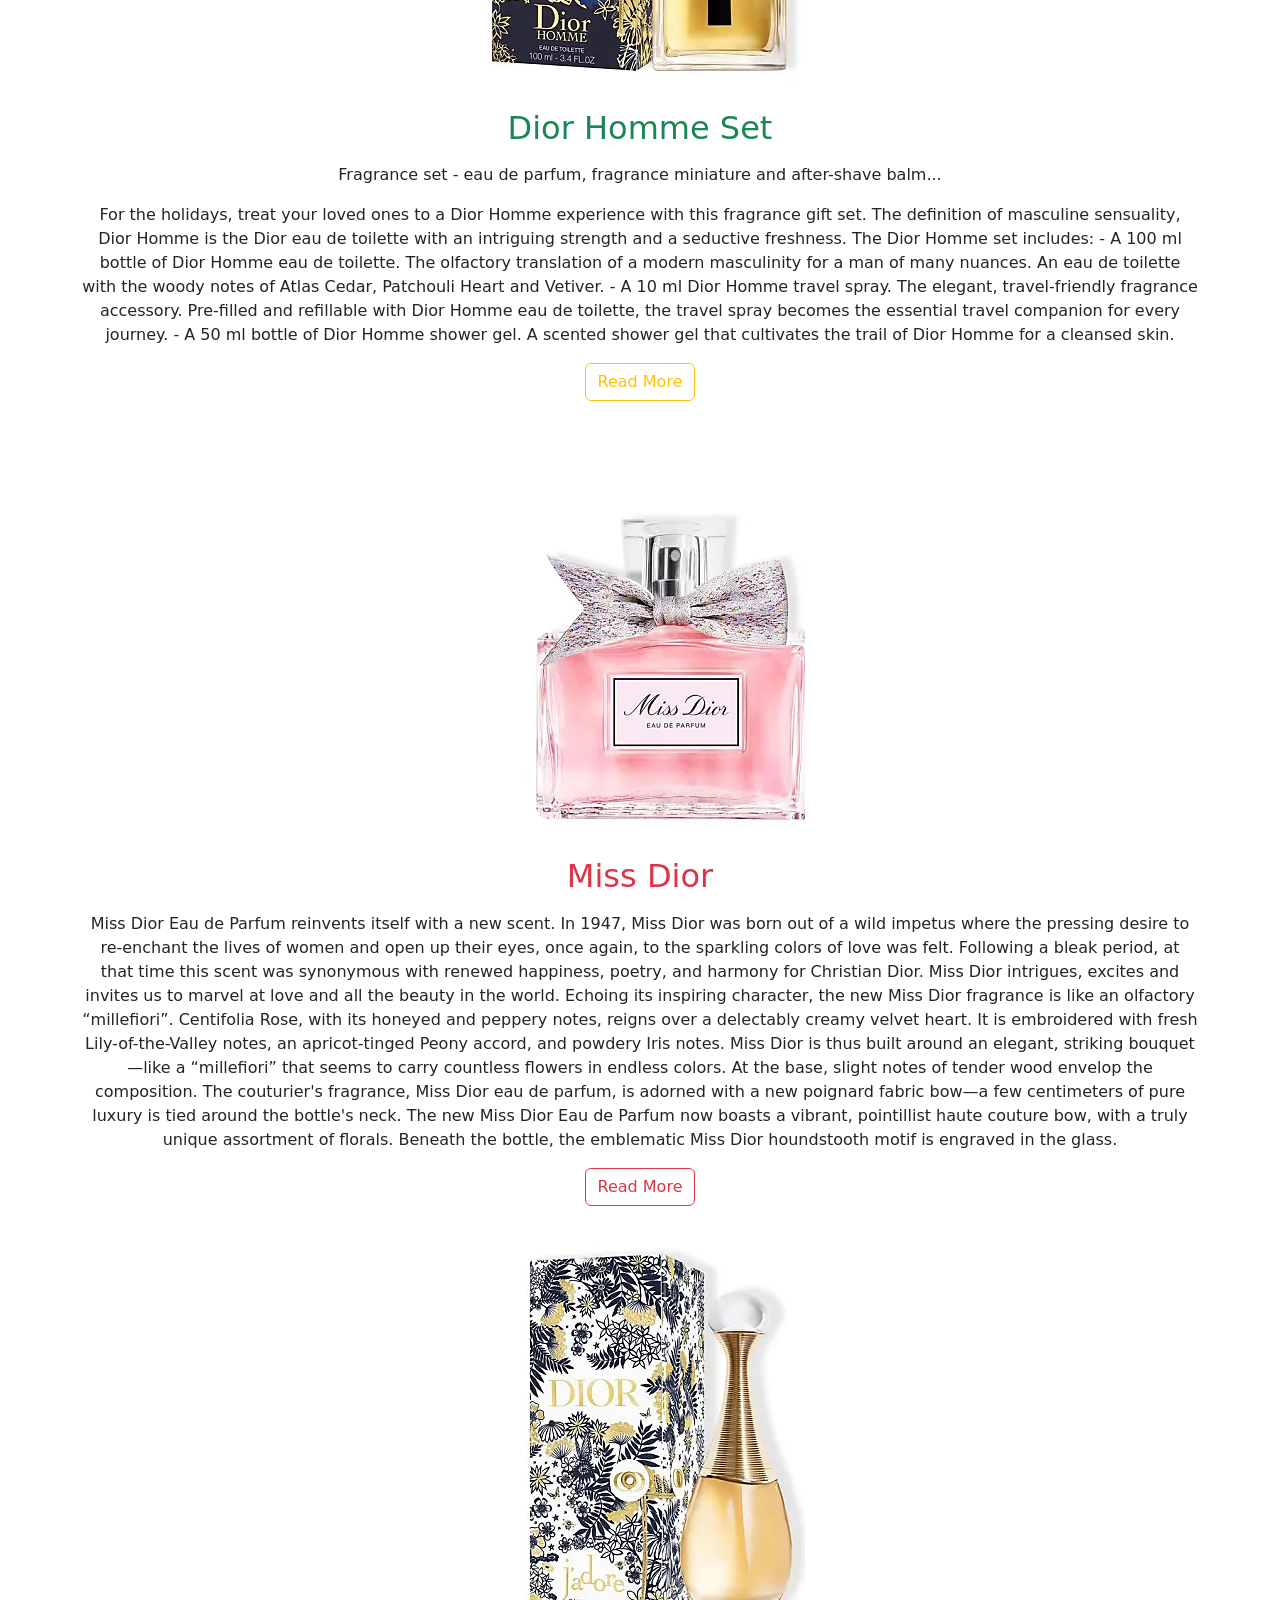
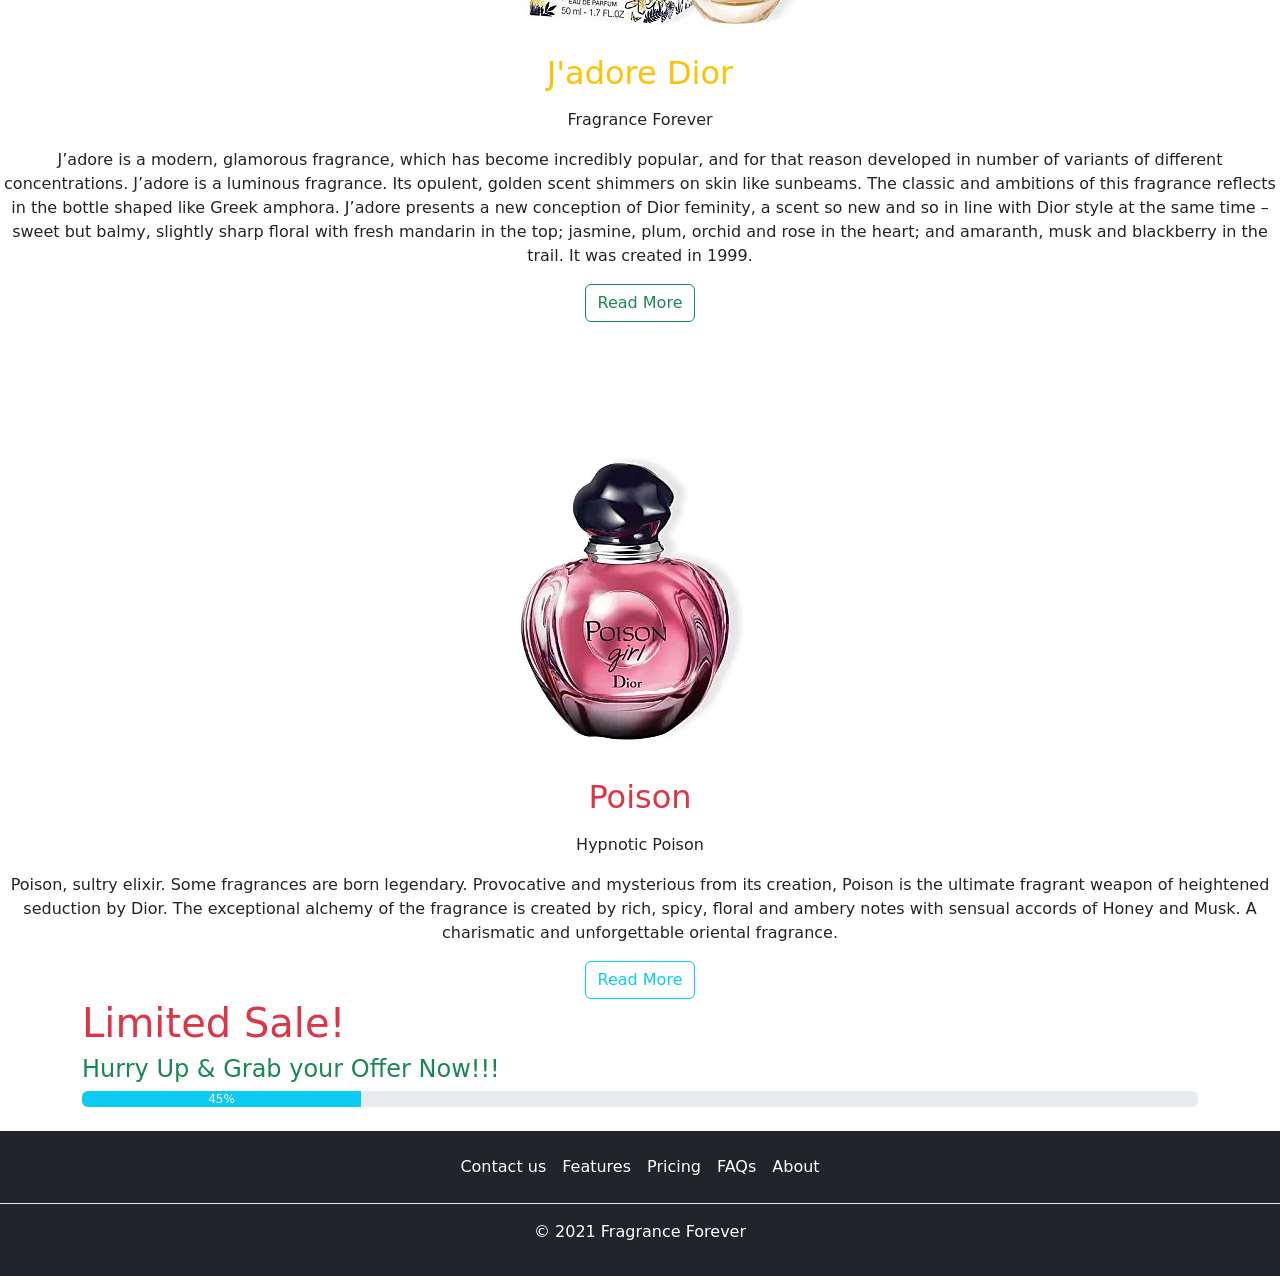
==== commit c82e9106: "added" ====
--- a/index.html
+++ b/index.html
@@ -8,7 +8,7 @@
         <link rel="stylesheet" href="style.css">
         <title>Fragrance</title>
     </head>
-    <body>
+    <body mb-0>
         <nav class="navbar navbar-expand-lg navbar-light">
             <div class="container-fluid">
                 <a class="navbar-brand text-primary" href="#">FraGrant</a>
@@ -171,7 +171,7 @@
             class="col-md">
             <!-- <div class="card bg-secondary text-light"> -->
             <div class="card-body text-center">
-                <div class="h1 mb-3">
+                <div class="h1 mb-2">
                     <img class="card-img-right" src="./images/jadore.webp" alt="img">
                 </div>
                 <h2 class="card-title mb-3 text-warning">J'adore Dior</h2>
